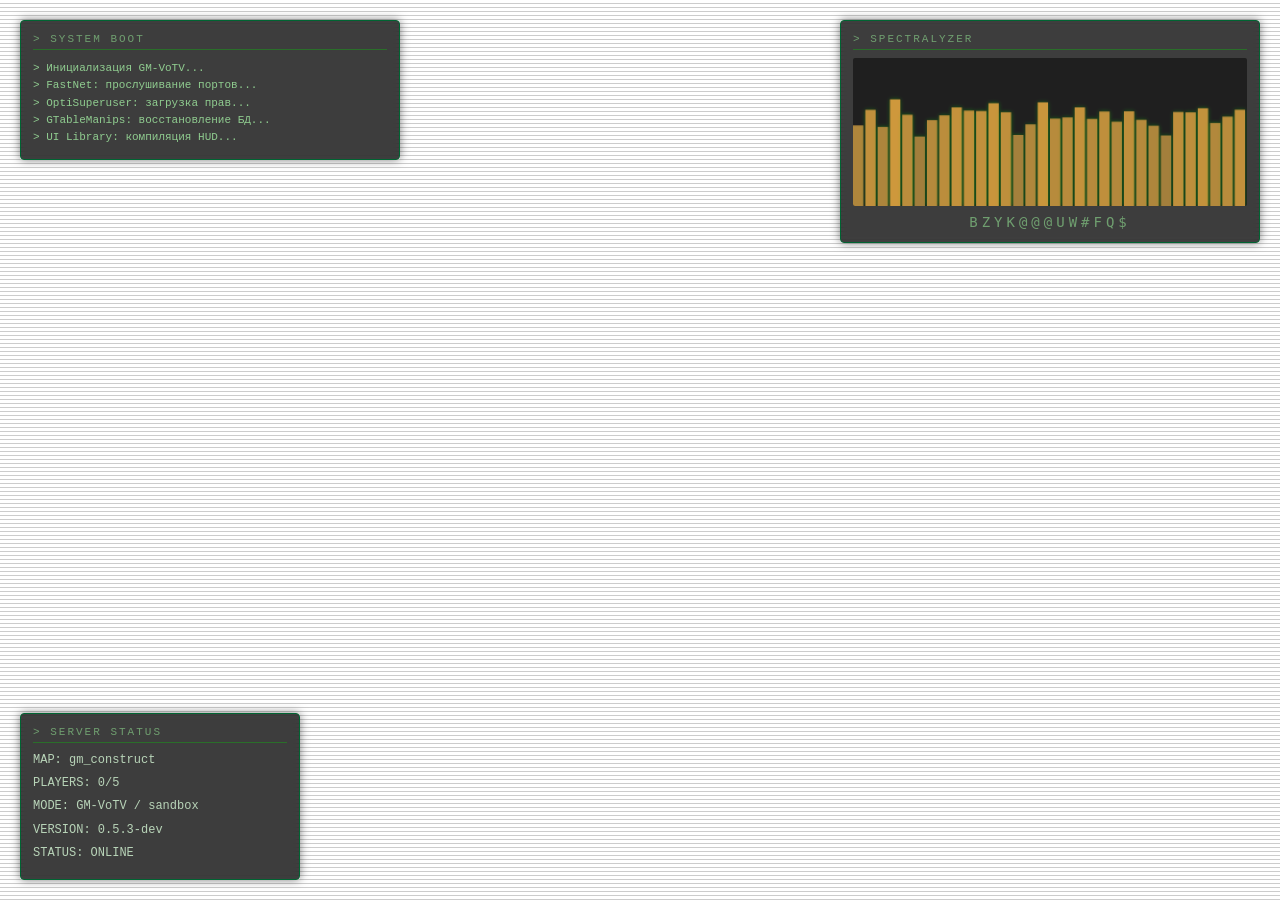
==== loading/index.html @ 66a39906 "upload files" ====
<!DOCTYPE html>
<html lang="ru">
<head>
    <meta charset="UTF-8">
    <meta name="viewport" content="width=device-width, initial-scale=1.0">
    <title>GM-VoTV | Загрузка</title>
    <link rel="stylesheet" href="style.css">
</head>
<body>
    <!-- Фоновое изображение -->
    <div class="bg"></div>
    
    <!-- Верхний левый угол: логи загрузки -->
    <div class="panel panel-logs">
        <div class="panel-title">> SYSTEM BOOT</div>
        <div class="logs-container" id="logsContainer">
            <div class="log-line">> Инициализация GM-VoTV...</div>
        </div>
    </div>
    
    <!-- Верхний правый угол: спектроанализатор -->
    <div class="panel panel-spectrum">
        <div class="panel-title">> SPECTRALYZER</div>
        <canvas id="spectrumCanvas" width="400" height="150"></canvas>
        <div class="random-letters" id="randomLetters"></div>
    </div>
    
    <!-- Нижний левый угол: информация о сервере -->
    <div class="panel panel-info">
        <div class="panel-title">> SERVER STATUS</div>
        <div class="info-content" id="infoContent">
            <div>MAP: gm_construct</div>
            <div>PLAYERS: 0/5</div>
            <div>MODE: Co-op / VoTV</div>
            <div>VERSION: 0.5.2b</div>
        </div>
    </div>
    
    <!-- Центр оставляем чистым для скриншота -->
    
    <script src="script.js"></script>
</body>
</html>
---- loading/style.css ----
* {
    margin: 0;
    padding: 0;
    box-sizing: border-box;
    user-select: none;
}

body {
    width: 100vw;
    height: 100vh;
    overflow: hidden;
    font-family: 'Courier New', 'Monaco', monospace;
}

/* Фон с изображением */
.bg {
    position: fixed;
    top: 0;
    left: 0;
    width: 100%;
    height: 100%;
    background: url('screenshot.jpg') center/cover no-repeat;
    filter: brightness(0.7) contrast(1.1);
    z-index: 0;
}

/* Эффект решетки окна поверх фона */
.bg::after {
    content: "";
    position: absolute;
    top: 0;
    left: 0;
    width: 100%;
    height: 100%;
    background: repeating-linear-gradient(0deg, 
        rgba(0,0,0,0.2) 0px, 
        rgba(0,0,0,0.2) 1px, 
        transparent 1px, 
        transparent 4px);
    pointer-events: none;
}

/* Общий стиль для панелей */
.panel {
    position: absolute;
    background: rgba(0, 0, 0, 0.75);
    backdrop-filter: blur(4px);
    border: 1px solid #2a6f2a;
    border-radius: 4px;
    padding: 12px;
    z-index: 10;
    box-shadow: 0 0 10px rgba(0,0,0,0.5);
}

.panel-title {
    color: #6f9f6f;
    font-size: 11px;
    letter-spacing: 2px;
    margin-bottom: 8px;
    border-bottom: 1px solid #2a6f2a;
    padding-bottom: 4px;
    text-transform: uppercase;
}

/* Панель логов (верхний левый угол) */
.panel-logs {
    top: 20px;
    left: 20px;
    width: 380px;
    max-height: 260px;
}

.logs-container {
    max-height: 220px;
    overflow-y: auto;
    font-size: 11px;
    color: #8fcc8f;
}

.log-line {
    margin: 3px 0;
    line-height: 1.3;
    animation: fadeInUp 0.15s ease-out;
    white-space: nowrap;
    overflow: hidden;
    text-overflow: ellipsis;
}

/* Скроллбар для логов */
.logs-container::-webkit-scrollbar {
    width: 6px;
}
.logs-container::-webkit-scrollbar-track {
    background: #1a1a1a;
}
.logs-container::-webkit-scrollbar-thumb {
    background: #2a6f2a;
}

/* Панель спектроанализатора (верхний правый угол) */
.panel-spectrum {
    top: 20px;
    right: 20px;
    width: 420px;
}

#spectrumCanvas {
    display: block;
    width: 100%;
    height: auto;
    background: rgba(0,0,0,0.5);
    border-radius: 2px;
}

.random-letters {
    margin-top: 8px;
    font-size: 14px;
    color: #6f9f6f;
    text-align: center;
    letter-spacing: 4px;
    font-family: monospace;
    word-break: break-all;
}

/* Панель информации (нижний левый угол) */
.panel-info {
    bottom: 20px;
    left: 20px;
    width: 280px;
}

.info-content {
    font-size: 12px;
    color: #b8d4b8;
    line-height: 1.6;
}

.info-content div {
    margin: 4px 0;
}

/* Анимация появления строк */
@keyframes fadeInUp {
    from {
        opacity: 0;
        transform: translateY(5px);
    }
    to {
        opacity: 1;
        transform: translateY(0);
    }
}
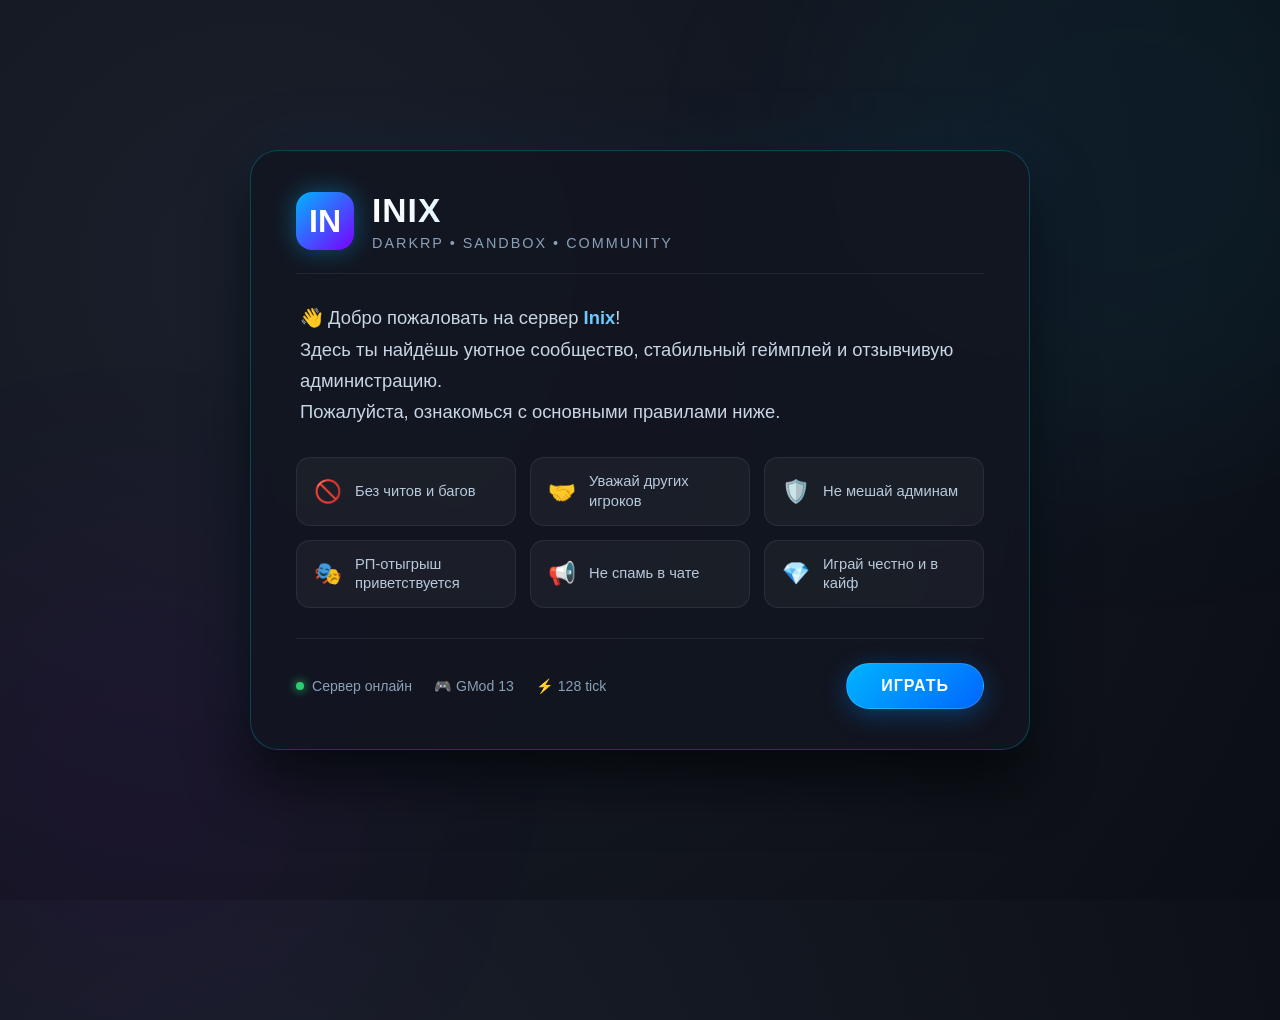
==== commit 1ed87521: "Update index.html" ====
--- a/loading/index.html
+++ b/loading/index.html
@@ -3,41 +3,432 @@
 <head>
     <meta charset="UTF-8">
     <meta name="viewport" content="width=device-width, initial-scale=1.0">
-    <title>GM-VoTV | Загрузка</title>
-    <link rel="stylesheet" href="style.css">
+    <title>Inix • Добро пожаловать</title>
+    <style>
+        /* ---------- СБРОС И БАЗА ---------- */
+        * {
+            margin: 0;
+            padding: 0;
+            box-sizing: border-box;
+            font-family: 'Segoe UI', 'Arial', sans-serif;
+        }
+
+        body {
+            background: radial-gradient(circle at 20% 30%, #1a1f2b, #0b0e14);
+            color: #e0e0e0;
+            min-height: 100vh;
+            display: flex;
+            align-items: center;
+            justify-content: center;
+            padding: 20px;
+            position: relative;
+            overflow: hidden;
+        }
+
+        /* Лёгкое свечение на фоне */
+        body::before {
+            content: '';
+            position: absolute;
+            width: 600px;
+            height: 600px;
+            background: rgba(0, 180, 255, 0.06);
+            border-radius: 50%;
+            top: -150px;
+            right: -150px;
+            filter: blur(100px);
+            pointer-events: none;
+        }
+
+        body::after {
+            content: '';
+            position: absolute;
+            width: 500px;
+            height: 500px;
+            background: rgba(160, 0, 255, 0.05);
+            border-radius: 50%;
+            bottom: -120px;
+            left: -120px;
+            filter: blur(100px);
+            pointer-events: none;
+        }
+
+        /* ---------- ОСНОВНАЯ КАРТОЧКА ---------- */
+        .motd-card {
+            background: rgba(18, 22, 32, 0.85);
+            backdrop-filter: blur(12px);
+            -webkit-backdrop-filter: blur(12px);
+            border: 1px solid rgba(0, 200, 255, 0.25);
+            border-radius: 28px;
+            padding: 40px 45px;
+            max-width: 780px;
+            width: 100%;
+            box-shadow: 0 30px 60px rgba(0, 0, 0, 0.7), 0 0 80px rgba(0, 180, 255, 0.08);
+            position: relative;
+            z-index: 1;
+            transition: border-color 0.3s ease;
+            animation: fadeUp 0.7s ease-out;
+        }
+
+        @keyframes fadeUp {
+            from {
+                opacity: 0;
+                transform: translateY(30px);
+            }
+            to {
+                opacity: 1;
+                transform: translateY(0);
+            }
+        }
+
+        .motd-card:hover {
+            border-color: rgba(0, 200, 255, 0.5);
+        }
+
+        /* ---------- ЗАГОЛОВОК ---------- */
+        .header {
+            display: flex;
+            align-items: center;
+            gap: 18px;
+            margin-bottom: 28px;
+            border-bottom: 1px solid rgba(255, 255, 255, 0.07);
+            padding-bottom: 22px;
+        }
+
+        .logo-icon {
+            width: 58px;
+            height: 58px;
+            background: linear-gradient(135deg, #00b4ff, #7a00ff);
+            border-radius: 16px;
+            display: flex;
+            align-items: center;
+            justify-content: center;
+            font-size: 32px;
+            font-weight: 800;
+            color: #fff;
+            box-shadow: 0 0 25px rgba(0, 180, 255, 0.4);
+            flex-shrink: 0;
+            animation: pulseGlow 3s infinite ease-in-out;
+        }
+
+        @keyframes pulseGlow {
+            0%, 100% { box-shadow: 0 0 25px rgba(0, 180, 255, 0.3); }
+            50% { box-shadow: 0 0 45px rgba(0, 180, 255, 0.65); }
+        }
+
+        .header-text h1 {
+            font-size: 2.1rem;
+            font-weight: 700;
+            letter-spacing: 1px;
+            background: linear-gradient(90deg, #ffffff, #8ad4ff);
+            -webkit-background-clip: text;
+            -webkit-text-fill-color: transparent;
+            background-clip: text;
+            line-height: 1.2;
+        }
+
+        .header-text .sub {
+            font-size: 0.9rem;
+            color: #8aa0b8;
+            letter-spacing: 2px;
+            text-transform: uppercase;
+            margin-top: 4px;
+            font-weight: 400;
+        }
+
+        /* ---------- ПРИВЕТСТВИЕ ---------- */
+        .greeting {
+            font-size: 1.15rem;
+            line-height: 1.7;
+            color: #c8d6e5;
+            margin-bottom: 30px;
+            padding-left: 4px;
+        }
+
+        .greeting .highlight {
+            color: #6ec8ff;
+            font-weight: 600;
+        }
+
+        /* ---------- СЕТКА ПРАВИЛ ---------- */
+        .rules-grid {
+            display: grid;
+            grid-template-columns: repeat(auto-fit, minmax(190px, 1fr));
+            gap: 14px;
+            margin-bottom: 30px;
+        }
+
+        .rule-item {
+            background: rgba(255, 255, 255, 0.04);
+            border: 1px solid rgba(255, 255, 255, 0.07);
+            border-radius: 14px;
+            padding: 14px 16px;
+            display: flex;
+            align-items: center;
+            gap: 12px;
+            transition: all 0.25s ease;
+            cursor: default;
+        }
+
+        .rule-item:hover {
+            background: rgba(0, 180, 255, 0.08);
+            border-color: rgba(0, 180, 255, 0.3);
+            transform: translateY(-2px);
+        }
+
+        .rule-icon {
+            font-size: 1.4rem;
+            flex-shrink: 0;
+            width: 30px;
+            text-align: center;
+        }
+
+        .rule-text {
+            font-size: 0.92rem;
+            color: #b8c9dc;
+            font-weight: 500;
+            line-height: 1.3;
+        }
+
+        /* ---------- НИЖНЯЯ ПАНЕЛЬ ---------- */
+        .footer-panel {
+            display: flex;
+            flex-wrap: wrap;
+            align-items: center;
+            justify-content: space-between;
+            gap: 18px;
+            border-top: 1px solid rgba(255, 255, 255, 0.07);
+            padding-top: 24px;
+            margin-top: 4px;
+        }
+
+        .server-info {
+            display: flex;
+            gap: 22px;
+            flex-wrap: wrap;
+        }
+
+        .info-badge {
+            display: flex;
+            align-items: center;
+            gap: 8px;
+            font-size: 0.88rem;
+            color: #8aa0b8;
+        }
+
+        .info-badge .dot {
+            width: 8px;
+            height: 8px;
+            border-radius: 50%;
+            background: #2ecc71;
+            box-shadow: 0 0 10px #2ecc71;
+            animation: blink 2s infinite;
+        }
+
+        @keyframes blink {
+            0%, 100% { opacity: 1; }
+            50% { opacity: 0.4; }
+        }
+
+        .join-btn {
+            background: linear-gradient(135deg, #00b4ff, #0066ff);
+            border: none;
+            color: #fff;
+            font-weight: 700;
+            font-size: 1rem;
+            padding: 13px 34px;
+            border-radius: 50px;
+            cursor: pointer;
+            letter-spacing: 1px;
+            transition: all 0.3s ease;
+            box-shadow: 0 6px 25px rgba(0, 130, 255, 0.35);
+            text-transform: uppercase;
+            border: 1px solid rgba(255, 255, 255, 0.15);
+        }
+
+        .join-btn:hover {
+            transform: scale(1.04);
+            box-shadow: 0 8px 35px rgba(0, 170, 255, 0.55);
+            background: linear-gradient(135deg, #1fc0ff, #1a7aff);
+        }
+
+        .join-btn:active {
+            transform: scale(0.98);
+        }
+
+        /* ---------- АДАПТИВ ---------- */
+        @media (max-width: 600px) {
+            .motd-card {
+                padding: 26px 22px;
+                border-radius: 20px;
+            }
+
+            .header {
+                flex-direction: column;
+                text-align: center;
+                gap: 12px;
+            }
+
+            .header-text h1 {
+                font-size: 1.7rem;
+            }
+
+            .greeting {
+                font-size: 1rem;
+                text-align: center;
+            }
+
+            .rules-grid {
+                grid-template-columns: 1fr 1fr;
+            }
+
+            .footer-panel {
+                flex-direction: column;
+                align-items: stretch;
+                text-align: center;
+            }
+
+            .server-info {
+                justify-content: center;
+            }
+
+            .join-btn {
+                width: 100%;
+            }
+        }
+
+        @media (max-width: 400px) {
+            .rules-grid {
+                grid-template-columns: 1fr;
+            }
+        }
+
+        /* Кастомный скроллбар (для длинного контента) */
+        ::-webkit-scrollbar {
+            width: 8px;
+        }
+        ::-webkit-scrollbar-track {
+            background: #0b0e14;
+        }
+        ::-webkit-scrollbar-thumb {
+            background: #1e3a5f;
+            border-radius: 10px;
+        }
+        ::-webkit-scrollbar-thumb:hover {
+            background: #2a5a8f;
+        }
+    </style>
 </head>
 <body>
-    <!-- Фоновое изображение -->
-    <div class="bg"></div>
-    
-    <!-- Верхний левый угол: логи загрузки -->
-    <div class="panel panel-logs">
-        <div class="panel-title">> SYSTEM BOOT</div>
-        <div class="logs-container" id="logsContainer">
-            <div class="log-line">> Инициализация GM-VoTV...</div>
+
+    <div class="motd-card">
+
+        <!-- Заголовок -->
+        <div class="header">
+            <div class="logo-icon">IN</div>
+            <div class="header-text">
+                <h1>INIX</h1>
+                <div class="sub">DarkRP • Sandbox • Community</div>
+            </div>
         </div>
+
+        <!-- Приветствие -->
+        <p class="greeting">
+            👋 Добро пожаловать на сервер <span class="highlight">Inix</span>! <br>
+            Здесь ты найдёшь уютное сообщество, стабильный геймплей и отзывчивую администрацию. <br>
+            Пожалуйста, ознакомься с основными правилами ниже.
+        </p>
+
+        <!-- Сетка правил -->
+        <div class="rules-grid">
+            <div class="rule-item">
+                <div class="rule-icon">🚫</div>
+                <div class="rule-text">Без читов и багов</div>
+            </div>
+            <div class="rule-item">
+                <div class="rule-icon">🤝</div>
+                <div class="rule-text">Уважай других игроков</div>
+            </div>
+            <div class="rule-item">
+                <div class="rule-icon">🛡️</div>
+                <div class="rule-text">Не мешай админам</div>
+            </div>
+            <div class="rule-item">
+                <div class="rule-icon">🎭</div>
+                <div class="rule-text">РП-отыгрыш приветствуется</div>
+            </div>
+            <div class="rule-item">
+                <div class="rule-icon">📢</div>
+                <div class="rule-text">Не спамь в чате</div>
+            </div>
+            <div class="rule-item">
+                <div class="rule-icon">💎</div>
+                <div class="rule-text">Играй честно и в кайф</div>
+            </div>
+        </div>
+
+        <!-- Нижняя панель -->
+        <div class="footer-panel">
+            <div class="server-info">
+                <div class="info-badge">
+                    <span class="dot"></span> Сервер онлайн
+                </div>
+                <div class="info-badge">
+                    🎮 GMod 13
+                </div>
+                <div class="info-badge">
+                    ⚡ 128 tick
+                </div>
+            </div>
+            <button class="join-btn" onclick="showToast()">Играть</button>
+        </div>
+
     </div>
-    
-    <!-- Верхний правый угол: спектроанализатор -->
-    <div class="panel panel-spectrum">
-        <div class="panel-title">> SPECTRALYZER</div>
-        <canvas id="spectrumCanvas" width="400" height="150"></canvas>
-        <div class="random-letters" id="randomLetters"></div>
-    </div>
-    
-    <!-- Нижний левый угол: информация о сервере -->
-    <div class="panel panel-info">
-        <div class="panel-title">> SERVER STATUS</div>
-        <div class="info-content" id="infoContent">
-            <div>MAP: gm_construct</div>
-            <div>PLAYERS: 0/5</div>
-            <div>MODE: Co-op / VoTV</div>
-            <div>VERSION: 0.5.2b</div>
-        </div>
-    </div>
-    
-    <!-- Центр оставляем чистым для скриншота -->
-    
-    <script src="script.js"></script>
+
+    <script>
+        // Простой дружелюбный отклик на кнопку "Играть"
+        function showToast() {
+            // Создаём уведомление
+            const toast = document.createElement('div');
+            toast.textContent = '🚀 Приятной игры на Inix!';
+            toast.style.position = 'fixed';
+            toast.style.bottom = '40px';
+            toast.style.left = '50%';
+            toast.style.transform = 'translateX(-50%) translateY(20px)';
+            toast.style.background = 'linear-gradient(135deg, #00b4ff, #0066ff)';
+            toast.style.color = '#fff';
+            toast.style.padding = '14px 34px';
+            toast.style.borderRadius = '50px';
+            toast.style.fontWeight = '700';
+            toast.style.fontSize = '1rem';
+            toast.style.boxShadow = '0 10px 30px rgba(0, 130, 255, 0.45)';
+            toast.style.opacity = '0';
+            toast.style.transition = 'all 0.4s cubic-bezier(0.2, 0.9, 0.3, 1)';
+            toast.style.zIndex = '9999';
+            toast.style.letterSpacing = '0.5px';
+            toast.style.pointerEvents = 'none';
+
+            document.body.appendChild(toast);
+
+            // Анимация появления
+            requestAnimationFrame(() => {
+                toast.style.opacity = '1';
+                toast.style.transform = 'translateX(-50%) translateY(0)';
+            });
+
+            // Удаление через 2.5 секунды
+            setTimeout(() => {
+                toast.style.opacity = '0';
+                toast.style.transform = 'translateX(-50%) translateY(20px)';
+                setTimeout(() => toast.remove(), 400);
+            }, 2500);
+        }
+
+        // Небольшой интерактив: лёгкий эффект при наведении на карточку
+        // (уже реализован в CSS, но можно добавить пару штрихов)
+        document.addEventListener('DOMContentLoaded', () => {
+            console.log('%c Inix MOTD loaded ', 'background: #00b4ff; color: #000; font-weight: bold; padding: 4px 8px; border-radius: 4px;');
+        });
+    </script>
+
 </body>
-</html>+</html>
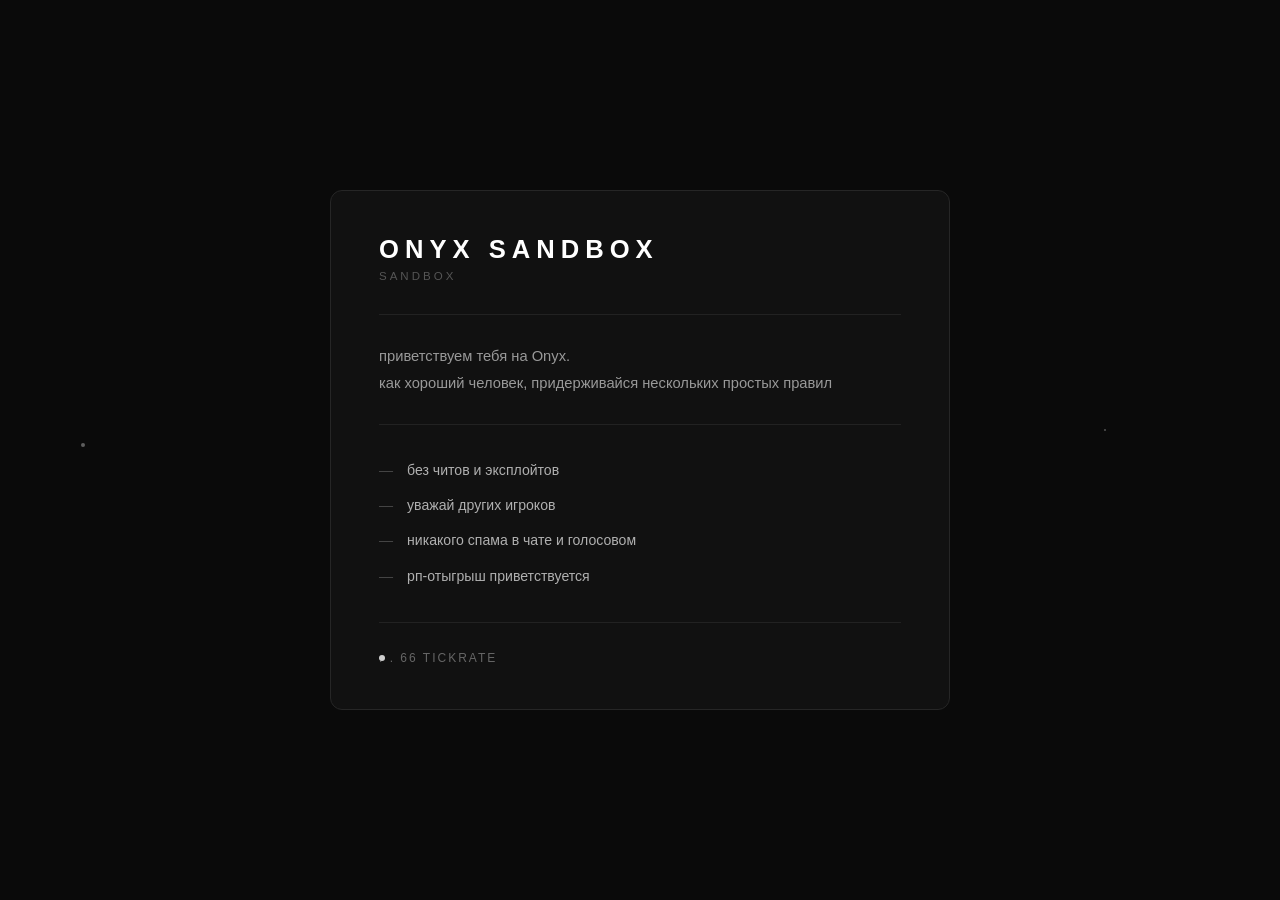
==== commit 6f100369: "Update index.html" ====
--- a/loading/index.html
+++ b/loading/index.html
@@ -3,431 +3,244 @@
 <head>
     <meta charset="UTF-8">
     <meta name="viewport" content="width=device-width, initial-scale=1.0">
-    <title>Inix • Добро пожаловать</title>
+    <title>Onyx</title>
     <style>
-        /* ---------- СБРОС И БАЗА ---------- */
         * {
             margin: 0;
             padding: 0;
             box-sizing: border-box;
+        }
+
+        body {
+            background: #0a0a0a;
+            color: #e0e0e0;
             font-family: 'Segoe UI', 'Arial', sans-serif;
-        }
-
-        body {
-            background: radial-gradient(circle at 20% 30%, #1a1f2b, #0b0e14);
-            color: #e0e0e0;
             min-height: 100vh;
             display: flex;
             align-items: center;
             justify-content: center;
             padding: 20px;
+            -webkit-font-smoothing: antialiased;
             position: relative;
             overflow: hidden;
         }
 
-        /* Лёгкое свечение на фоне */
-        body::before {
-            content: '';
+        /* --- Фоновый слой с точками --- */
+        #dots-layer {
+            position: fixed;
+            inset: 0;
+            pointer-events: none;
+            z-index: 0;
+            overflow: hidden;
+        }
+
+        .dot {
             position: absolute;
-            width: 600px;
-            height: 600px;
-            background: rgba(0, 180, 255, 0.06);
             border-radius: 50%;
-            top: -150px;
-            right: -150px;
-            filter: blur(100px);
-            pointer-events: none;
-        }
-
-        body::after {
-            content: '';
-            position: absolute;
-            width: 500px;
-            height: 500px;
-            background: rgba(160, 0, 255, 0.05);
-            border-radius: 50%;
-            bottom: -120px;
-            left: -120px;
-            filter: blur(100px);
-            pointer-events: none;
-        }
-
-        /* ---------- ОСНОВНАЯ КАРТОЧКА ---------- */
-        .motd-card {
-            background: rgba(18, 22, 32, 0.85);
-            backdrop-filter: blur(12px);
-            -webkit-backdrop-filter: blur(12px);
-            border: 1px solid rgba(0, 200, 255, 0.25);
-            border-radius: 28px;
-            padding: 40px 45px;
-            max-width: 780px;
+            background: #ffffff;
+            opacity: 0;
+            will-change: opacity, transform;
+        }
+
+        .card {
             width: 100%;
-            box-shadow: 0 30px 60px rgba(0, 0, 0, 0.7), 0 0 80px rgba(0, 180, 255, 0.08);
+            max-width: 620px;
+            background: #111111;
+            border: 1px solid #262626;
+            border-radius: 12px;
+            padding: 44px 48px;
             position: relative;
             z-index: 1;
-            transition: border-color 0.3s ease;
-            animation: fadeUp 0.7s ease-out;
-        }
-
-        @keyframes fadeUp {
-            from {
-                opacity: 0;
-                transform: translateY(30px);
-            }
-            to {
-                opacity: 1;
-                transform: translateY(0);
-            }
-        }
-
-        .motd-card:hover {
-            border-color: rgba(0, 200, 255, 0.5);
-        }
-
-        /* ---------- ЗАГОЛОВОК ---------- */
-        .header {
+        }
+
+        h1 {
+            font-size: 1.6rem;
+            font-weight: 600;
+            letter-spacing: 6px;
+            text-transform: uppercase;
+            color: #ffffff;
+            margin-bottom: 6px;
+        }
+
+        .sub {
+            font-size: 0.72rem;
+            letter-spacing: 3px;
+            text-transform: uppercase;
+            color: #555555;
+            margin-bottom: 32px;
+        }
+
+        .divider {
+            height: 1px;
+            background: #222222;
+            margin: 28px 0;
+        }
+
+        p.greeting {
+            font-size: 0.92rem;
+            line-height: 1.8;
+            color: #999999;
+            margin-bottom: 4px;
+        }
+
+        .rules {
+            list-style: none;
+            margin-top: 8px;
+        }
+
+        .rules li {
+            font-size: 0.88rem;
+            color: #b0b0b0;
+            padding: 7px 0;
+            line-height: 1.5;
+            display: flex;
+            gap: 14px;
+        }
+
+        .rules li::before {
+            content: '—';
+            color: #444444;
+            flex-shrink: 0;
+        }
+
+        .status {
             display: flex;
             align-items: center;
-            gap: 18px;
-            margin-bottom: 28px;
-            border-bottom: 1px solid rgba(255, 255, 255, 0.07);
-            padding-bottom: 22px;
-        }
-
-        .logo-icon {
-            width: 58px;
-            height: 58px;
-            background: linear-gradient(135deg, #00b4ff, #7a00ff);
-            border-radius: 16px;
-            display: flex;
-            align-items: center;
-            justify-content: center;
-            font-size: 32px;
-            font-weight: 800;
-            color: #fff;
-            box-shadow: 0 0 25px rgba(0, 180, 255, 0.4);
-            flex-shrink: 0;
-            animation: pulseGlow 3s infinite ease-in-out;
-        }
-
-        @keyframes pulseGlow {
-            0%, 100% { box-shadow: 0 0 25px rgba(0, 180, 255, 0.3); }
-            50% { box-shadow: 0 0 45px rgba(0, 180, 255, 0.65); }
-        }
-
-        .header-text h1 {
-            font-size: 2.1rem;
-            font-weight: 700;
-            letter-spacing: 1px;
-            background: linear-gradient(90deg, #ffffff, #8ad4ff);
-            -webkit-background-clip: text;
-            -webkit-text-fill-color: transparent;
-            background-clip: text;
-            line-height: 1.2;
-        }
-
-        .header-text .sub {
-            font-size: 0.9rem;
-            color: #8aa0b8;
+            gap: 10px;
+            font-size: 0.75rem;
             letter-spacing: 2px;
             text-transform: uppercase;
-            margin-top: 4px;
-            font-weight: 400;
-        }
-
-        /* ---------- ПРИВЕТСТВИЕ ---------- */
-        .greeting {
-            font-size: 1.15rem;
-            line-height: 1.7;
-            color: #c8d6e5;
-            margin-bottom: 30px;
-            padding-left: 4px;
-        }
-
-        .greeting .highlight {
-            color: #6ec8ff;
-            font-weight: 600;
-        }
-
-        /* ---------- СЕТКА ПРАВИЛ ---------- */
-        .rules-grid {
-            display: grid;
-            grid-template-columns: repeat(auto-fit, minmax(190px, 1fr));
-            gap: 14px;
-            margin-bottom: 30px;
-        }
-
-        .rule-item {
-            background: rgba(255, 255, 255, 0.04);
-            border: 1px solid rgba(255, 255, 255, 0.07);
-            border-radius: 14px;
-            padding: 14px 16px;
-            display: flex;
-            align-items: center;
-            gap: 12px;
-            transition: all 0.25s ease;
-            cursor: default;
-        }
-
-        .rule-item:hover {
-            background: rgba(0, 180, 255, 0.08);
-            border-color: rgba(0, 180, 255, 0.3);
-            transform: translateY(-2px);
-        }
-
-        .rule-icon {
-            font-size: 1.4rem;
-            flex-shrink: 0;
-            width: 30px;
-            text-align: center;
-        }
-
-        .rule-text {
-            font-size: 0.92rem;
-            color: #b8c9dc;
-            font-weight: 500;
-            line-height: 1.3;
-        }
-
-        /* ---------- НИЖНЯЯ ПАНЕЛЬ ---------- */
-        .footer-panel {
-            display: flex;
-            flex-wrap: wrap;
-            align-items: center;
-            justify-content: space-between;
-            gap: 18px;
-            border-top: 1px solid rgba(255, 255, 255, 0.07);
-            padding-top: 24px;
-            margin-top: 4px;
-        }
-
-        .server-info {
-            display: flex;
-            gap: 22px;
-            flex-wrap: wrap;
-        }
-
-        .info-badge {
-            display: flex;
-            align-items: center;
-            gap: 8px;
-            font-size: 0.88rem;
-            color: #8aa0b8;
-        }
-
-        .info-badge .dot {
-            width: 8px;
-            height: 8px;
+            color: #666666;
+        }
+
+        .status .dot {
+            width: 6px;
+            height: 6px;
             border-radius: 50%;
-            background: #2ecc71;
-            box-shadow: 0 0 10px #2ecc71;
-            animation: blink 2s infinite;
-        }
-
-        @keyframes blink {
-            0%, 100% { opacity: 1; }
-            50% { opacity: 0.4; }
-        }
-
-        .join-btn {
-            background: linear-gradient(135deg, #00b4ff, #0066ff);
-            border: none;
-            color: #fff;
-            font-weight: 700;
-            font-size: 1rem;
-            padding: 13px 34px;
-            border-radius: 50px;
-            cursor: pointer;
-            letter-spacing: 1px;
-            transition: all 0.3s ease;
-            box-shadow: 0 6px 25px rgba(0, 130, 255, 0.35);
-            text-transform: uppercase;
-            border: 1px solid rgba(255, 255, 255, 0.15);
-        }
-
-        .join-btn:hover {
-            transform: scale(1.04);
-            box-shadow: 0 8px 35px rgba(0, 170, 255, 0.55);
-            background: linear-gradient(135deg, #1fc0ff, #1a7aff);
-        }
-
-        .join-btn:active {
-            transform: scale(0.98);
-        }
-
-        /* ---------- АДАПТИВ ---------- */
-        @media (max-width: 600px) {
-            .motd-card {
-                padding: 26px 22px;
-                border-radius: 20px;
-            }
-
-            .header {
-                flex-direction: column;
-                text-align: center;
-                gap: 12px;
-            }
-
-            .header-text h1 {
-                font-size: 1.7rem;
-            }
-
-            .greeting {
-                font-size: 1rem;
-                text-align: center;
-            }
-
-            .rules-grid {
-                grid-template-columns: 1fr 1fr;
-            }
-
-            .footer-panel {
-                flex-direction: column;
-                align-items: stretch;
-                text-align: center;
-            }
-
-            .server-info {
-                justify-content: center;
-            }
-
-            .join-btn {
-                width: 100%;
-            }
-        }
-
-        @media (max-width: 400px) {
-            .rules-grid {
-                grid-template-columns: 1fr;
-            }
-        }
-
-        /* Кастомный скроллбар (для длинного контента) */
-        ::-webkit-scrollbar {
-            width: 8px;
-        }
-        ::-webkit-scrollbar-track {
-            background: #0b0e14;
-        }
-        ::-webkit-scrollbar-thumb {
-            background: #1e3a5f;
-            border-radius: 10px;
-        }
-        ::-webkit-scrollbar-thumb:hover {
-            background: #2a5a8f;
+            background: #ffffff;
+            opacity: 0.8;
+        }
+
+        @media (max-width: 500px) {
+            .card {
+                padding: 30px 24px;
+                border-radius: 8px;
+            }
+
+            h1 {
+                font-size: 1.3rem;
+                letter-spacing: 4px;
+            }
+
+            .sub {
+                font-size: 0.65rem;
+                letter-spacing: 2px;
+                margin-bottom: 24px;
+            }
+
+            .divider {
+                margin: 20px 0;
+            }
         }
     </style>
 </head>
 <body>
 
-    <div class="motd-card">
-
-        <!-- Заголовок -->
-        <div class="header">
-            <div class="logo-icon">IN</div>
-            <div class="header-text">
-                <h1>INIX</h1>
-                <div class="sub">DarkRP • Sandbox • Community</div>
-            </div>
+    <div id="dots-layer"></div>
+
+    <div class="card">
+
+        <h1>Onyx Sandbox</h1>
+        <div class="sub">sandbox</div>
+
+        <div class="divider"></div>
+
+        <p class="greeting">
+            приветствуем тебя на Onyx.
+            <br> как хороший человек, придерживайся нескольких простых правил
+        </p>
+
+        <div class="divider"></div>
+
+        <ul class="rules">
+            <li>без читов и эксплойтов</li>
+            <li>уважай других игроков</li>
+            <li>никакого спама в чате и голосовом</li>
+            <li>рп-отыгрыш приветствуется</li>
+        </ul>
+
+        <div class="divider"></div>
+
+        <div class="status">
+            <span class="dot"></span>
+            <span>. . 66 tickrate</span>
         </div>
 
-        <!-- Приветствие -->
-        <p class="greeting">
-            👋 Добро пожаловать на сервер <span class="highlight">Inix</span>! <br>
-            Здесь ты найдёшь уютное сообщество, стабильный геймплей и отзывчивую администрацию. <br>
-            Пожалуйста, ознакомься с основными правилами ниже.
-        </p>
-
-        <!-- Сетка правил -->
-        <div class="rules-grid">
-            <div class="rule-item">
-                <div class="rule-icon">🚫</div>
-                <div class="rule-text">Без читов и багов</div>
-            </div>
-            <div class="rule-item">
-                <div class="rule-icon">🤝</div>
-                <div class="rule-text">Уважай других игроков</div>
-            </div>
-            <div class="rule-item">
-                <div class="rule-icon">🛡️</div>
-                <div class="rule-text">Не мешай админам</div>
-            </div>
-            <div class="rule-item">
-                <div class="rule-icon">🎭</div>
-                <div class="rule-text">РП-отыгрыш приветствуется</div>
-            </div>
-            <div class="rule-item">
-                <div class="rule-icon">📢</div>
-                <div class="rule-text">Не спамь в чате</div>
-            </div>
-            <div class="rule-item">
-                <div class="rule-icon">💎</div>
-                <div class="rule-text">Играй честно и в кайф</div>
-            </div>
-        </div>
-
-        <!-- Нижняя панель -->
-        <div class="footer-panel">
-            <div class="server-info">
-                <div class="info-badge">
-                    <span class="dot"></span> Сервер онлайн
-                </div>
-                <div class="info-badge">
-                    🎮 GMod 13
-                </div>
-                <div class="info-badge">
-                    ⚡ 128 tick
-                </div>
-            </div>
-            <button class="join-btn" onclick="showToast()">Играть</button>
-        </div>
-
     </div>
 
     <script>
-        // Простой дружелюбный отклик на кнопку "Играть"
-        function showToast() {
-            // Создаём уведомление
-            const toast = document.createElement('div');
-            toast.textContent = '🚀 Приятной игры на Inix!';
-            toast.style.position = 'fixed';
-            toast.style.bottom = '40px';
-            toast.style.left = '50%';
-            toast.style.transform = 'translateX(-50%) translateY(20px)';
-            toast.style.background = 'linear-gradient(135deg, #00b4ff, #0066ff)';
-            toast.style.color = '#fff';
-            toast.style.padding = '14px 34px';
-            toast.style.borderRadius = '50px';
-            toast.style.fontWeight = '700';
-            toast.style.fontSize = '1rem';
-            toast.style.boxShadow = '0 10px 30px rgba(0, 130, 255, 0.45)';
-            toast.style.opacity = '0';
-            toast.style.transition = 'all 0.4s cubic-bezier(0.2, 0.9, 0.3, 1)';
-            toast.style.zIndex = '9999';
-            toast.style.letterSpacing = '0.5px';
-            toast.style.pointerEvents = 'none';
-
-            document.body.appendChild(toast);
-
-            // Анимация появления
-            requestAnimationFrame(() => {
-                toast.style.opacity = '1';
-                toast.style.transform = 'translateX(-50%) translateY(0)';
-            });
-
-            // Удаление через 2.5 секунды
-            setTimeout(() => {
-                toast.style.opacity = '0';
-                toast.style.transform = 'translateX(-50%) translateY(20px)';
-                setTimeout(() => toast.remove(), 400);
-            }, 2500);
-        }
-
-        // Небольшой интерактив: лёгкий эффект при наведении на карточку
-        // (уже реализован в CSS, но можно добавить пару штрихов)
-        document.addEventListener('DOMContentLoaded', () => {
-            console.log('%c Inix MOTD loaded ', 'background: #00b4ff; color: #000; font-weight: bold; padding: 4px 8px; border-radius: 4px;');
-        });
+        (function () {
+            const layer = document.getElementById('dots-layer');
+            const MAX_DOTS = 40;        // сколько точек живёт одновременно
+            const SPAWN_INTERVAL = 70; // мс между попытками создать точку
+            const active = new Set();
+
+            function rand(min, max) {
+                return Math.random() * (max - min) + min;
+            }
+
+            function spawnDot() {
+                if (active.size >= MAX_DOTS) return;
+
+                const dot = document.createElement('div');
+                dot.className = 'dot';
+
+                // размер: от 2 до 5 px — мелкие, ненавязчивые
+                const size = rand(2, 5);
+                dot.style.width = size + 'px';
+                dot.style.height = size + 'px';
+
+                // позиция: по всему окну, с небольшим отступом от краёв
+                dot.style.left = rand(2, 98) + '%';
+                dot.style.top = rand(2, 98) + '%';
+
+                // длительность жизни и анимации — рандом, чтобы не синхронно
+                const lifeMs = rand(2500, 5000);
+                const fadeIn = rand(600, 1200);
+                const fadeOut = rand(800, 1600);
+
+                layer.appendChild(dot);
+                active.add(dot);
+
+                // появление
+                requestAnimationFrame(() => {
+                    dot.style.transition = `opacity ${fadeIn}ms ease-in-out`;
+                    dot.style.opacity = rand(0.15, 0.45).toFixed(2);
+                });
+
+                // исчезновение и удаление
+                setTimeout(() => {
+                    dot.style.transition = `opacity ${fadeOut}ms ease-in-out`;
+                    dot.style.opacity = '0';
+                    setTimeout(() => {
+                        dot.remove();
+                        active.delete(dot);
+                    }, fadeOut + 50);
+                }, lifeMs);
+            }
+
+            // интервал спавна + небольшой джиттер через setTimeout-цепочку
+            function loop() {
+                spawnDot();
+                // случайный интервал 500–1100 мс, чтобы точки шли «волнами»
+                setTimeout(loop, rand(500, 1100));
+            }
+
+            // старт с небольшой задержкой, чтобы карточка успела появиться
+            setTimeout(loop, 300);
+
+            // при ресайзе ничего не ломается — позиции в процентах
+        })();
     </script>
 
 </body>
